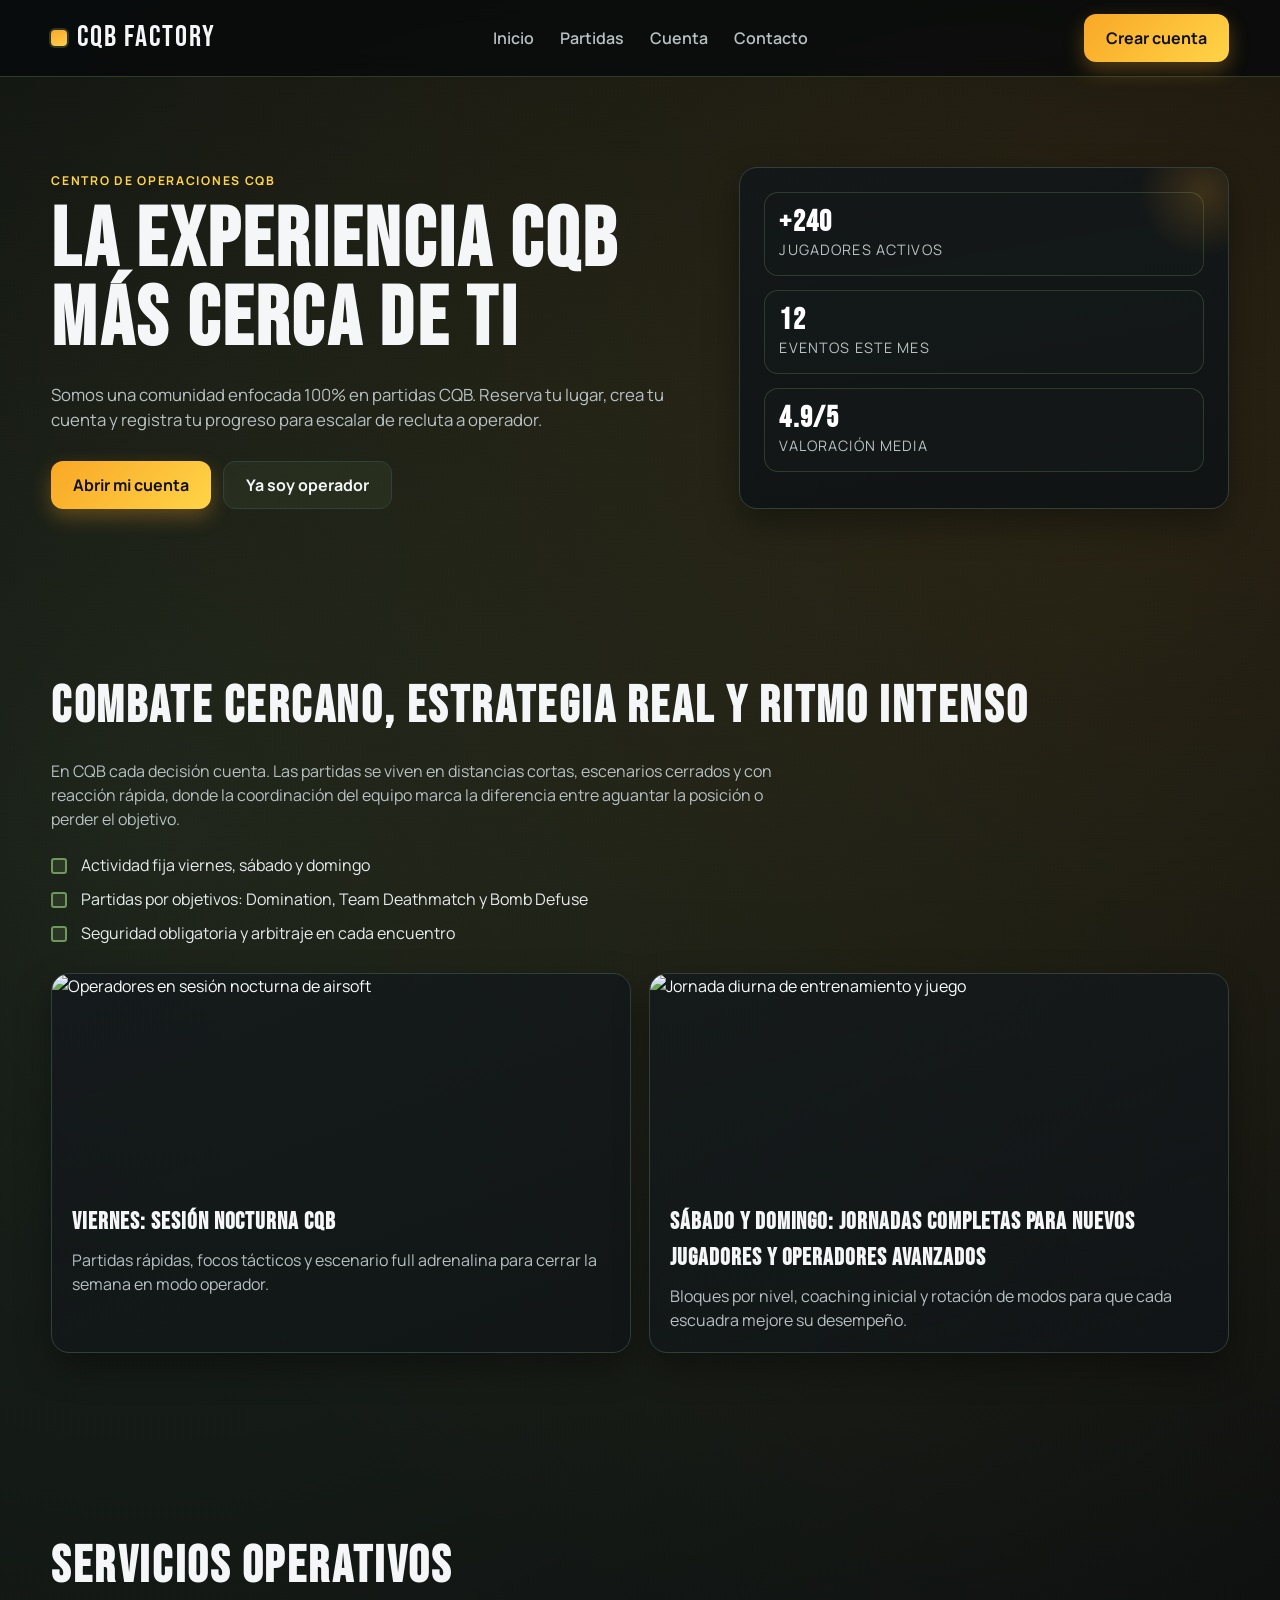
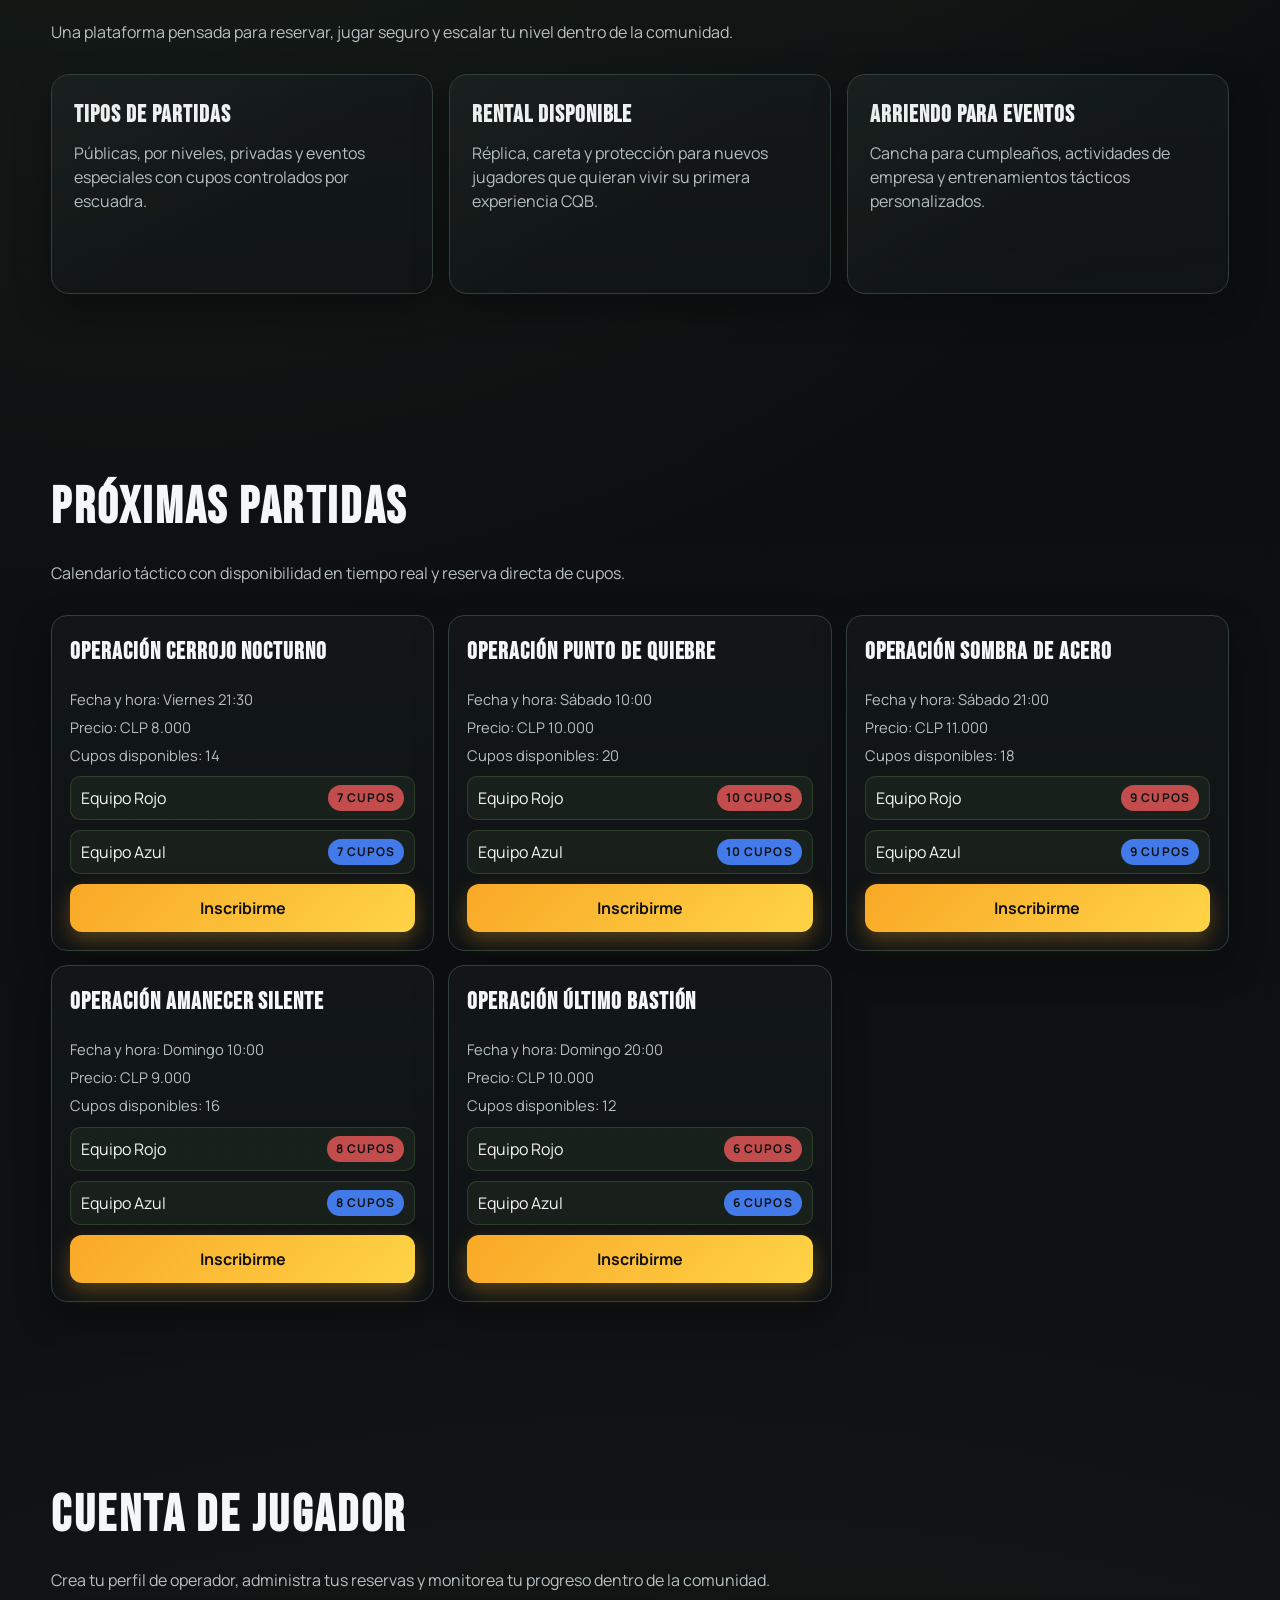
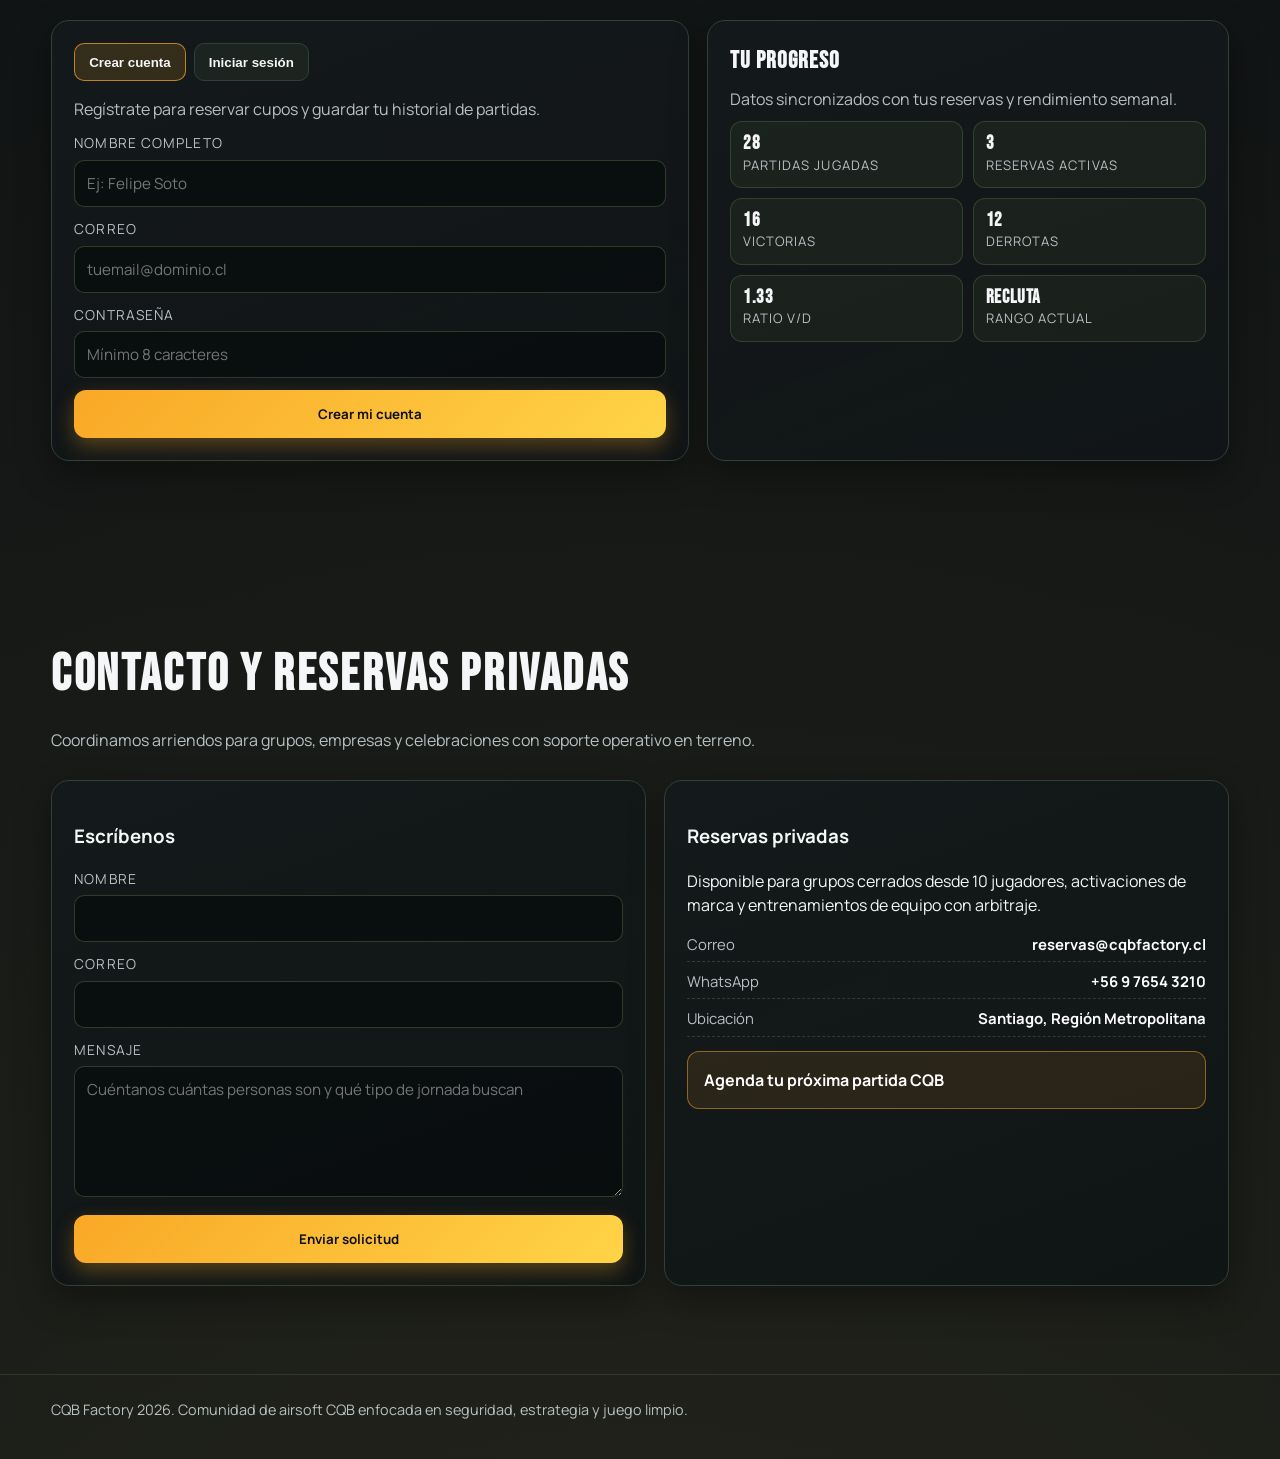
==== index.html @ 55fa455e "base de la pagina web" ====
<!doctype html>
<html lang="es-CL">
<head>
  <meta charset="UTF-8" />
  <meta name="viewport" content="width=device-width, initial-scale=1.0" />
  <title>CQB Factory | Comunidad Airsoft CQB</title>
  <meta name="description" content="Plataforma de reservas de partidas CQB: crea tu cuenta, inscríbete a eventos y gestiona tu progreso como operador." />

  <link rel="preconnect" href="https://fonts.googleapis.com" />
  <link rel="preconnect" href="https://fonts.gstatic.com" crossorigin />
  <link href="https://fonts.googleapis.com/css2?family=Bebas+Neue&family=Manrope:wght@400;500;600;700;800&display=swap" rel="stylesheet" />

  <style>
    :root {
      --bg: #0d0f10;
      --bg-soft: #131718;
      --bg-panel: #171c1e;
      --text: #f4f6f7;
      --text-soft: #b7c0c3;
      --green: #5f7c4f;
      --green-strong: #6f965b;
      --charcoal: #252b2d;
      --line: #31403a;
      --accent: #f9a826;
      --accent-soft: #ffd447;
      --danger: #f45b69;
      --blue-team: #4886ff;
      --red-team: #d65353;
      --radius: 18px;
      --shadow: 0 14px 34px rgba(0, 0, 0, 0.35);
    }

    * {
      box-sizing: border-box;
    }

    html {
      scroll-behavior: smooth;
    }

    body {
      margin: 0;
      color: var(--text);
      font-family: "Manrope", sans-serif;
      background:
        radial-gradient(circle at 12% 18%, rgba(111, 150, 91, 0.16), transparent 35%),
        radial-gradient(circle at 88% 8%, rgba(249, 168, 38, 0.12), transparent 30%),
        radial-gradient(circle at 50% 110%, rgba(255, 212, 71, 0.08), transparent 45%),
        linear-gradient(180deg, #090b0c 0%, #111517 100%);
      min-height: 100vh;
      line-height: 1.5;
      position: relative;
      overflow-x: hidden;
    }

    body::before {
      content: "";
      position: fixed;
      inset: 0;
      pointer-events: none;
      background-image:
        repeating-linear-gradient(0deg, rgba(255, 255, 255, 0.02) 0px, rgba(255, 255, 255, 0.02) 1px, transparent 1px, transparent 3px),
        repeating-linear-gradient(90deg, rgba(255, 255, 255, 0.015) 0px, rgba(255, 255, 255, 0.015) 1px, transparent 1px, transparent 4px);
      mix-blend-mode: overlay;
      opacity: 0.35;
      z-index: 0;
    }

    img {
      max-width: 100%;
      display: block;
    }

    .wrap {
      width: min(1180px, 92vw);
      margin: 0 auto;
      position: relative;
      z-index: 1;
    }

    .section {
      padding: 88px 0;
    }

    .section-title {
      font-family: "Bebas Neue", sans-serif;
      letter-spacing: 0.05em;
      font-size: clamp(2rem, 4.6vw, 3.2rem);
      margin: 0 0 14px;
      text-transform: uppercase;
    }

    .section-sub {
      margin: 0;
      color: var(--text-soft);
      max-width: 760px;
    }

    .eyebrow {
      text-transform: uppercase;
      letter-spacing: 0.14em;
      color: var(--accent-soft);
      font-weight: 700;
      font-size: 0.76rem;
      margin-bottom: 12px;
      display: inline-block;
    }

    .reveal {
      opacity: 0;
      transform: translateY(24px);
      transition: opacity 0.6s ease, transform 0.6s ease;
    }

    .reveal.in-view {
      opacity: 1;
      transform: translateY(0);
    }

    .topbar {
      position: sticky;
      top: 0;
      z-index: 30;
      background: rgba(8, 10, 11, 0.82);
      backdrop-filter: blur(10px);
      border-bottom: 1px solid rgba(111, 150, 91, 0.35);
    }

    .nav {
      min-height: 76px;
      display: flex;
      align-items: center;
      justify-content: space-between;
      gap: 18px;
    }

    .brand {
      display: inline-flex;
      align-items: center;
      gap: 10px;
      text-decoration: none;
      color: var(--text);
      font-family: "Bebas Neue", sans-serif;
      font-size: 1.9rem;
      letter-spacing: 0.06em;
    }

    .brand-mark {
      width: 16px;
      height: 16px;
      border-radius: 4px;
      background: linear-gradient(160deg, var(--accent) 0%, #ffcf52 100%);
      box-shadow: 0 0 0 2px rgba(95, 124, 79, 0.4);
    }

    .menu {
      display: flex;
      align-items: center;
      gap: 26px;
      flex-wrap: wrap;
    }

    .menu a {
      color: var(--text-soft);
      text-decoration: none;
      font-weight: 600;
      transition: color 0.25s ease;
    }

    .menu a:hover,
    .menu a:focus-visible {
      color: #fff;
    }


    .btn {
      border: 0;
      cursor: pointer;
      padding: 0 22px;
      min-height: 48px;
      border-radius: 12px;
      font-weight: 700;
      font-family: "Manrope", sans-serif;
      display: inline-flex;
      align-items: center;
      justify-content: center;
      text-decoration: none;
      transition: transform 0.2s ease, box-shadow 0.2s ease, background 0.2s ease;
    }

    .btn:hover,
    .btn:focus-visible {
      transform: translateY(-1px);
    }

    .btn-primary {
      color: #111;
      background: linear-gradient(135deg, var(--accent) 0%, var(--accent-soft) 100%);
      box-shadow: 0 8px 20px rgba(249, 168, 38, 0.3);
    }

    .btn-outline {
      color: var(--text);
      background: rgba(95, 124, 79, 0.13);
      border: 1px solid var(--line);
    }

    .hero {
      padding: 90px 0 72px;
    }

    .hero-grid {
      display: grid;
      gap: 26px;
      grid-template-columns: 1.15fr 0.85fr;
      align-items: stretch;
    }

    .hero h1 {
      font-family: "Bebas Neue", sans-serif;
      text-transform: uppercase;
      font-size: clamp(2.8rem, 8vw, 5.2rem);
      letter-spacing: 0.04em;
      line-height: 0.95;
      margin: 0 0 22px;
    }

    .hero p {
      margin: 0;
      color: var(--text-soft);
      font-size: 1.05rem;
      max-width: 700px;
    }

    .hero-actions {
      margin-top: 28px;
      display: flex;
      flex-wrap: wrap;
      gap: 12px;
    }

    .hero-panel {
      border: 1px solid var(--line);
      border-radius: var(--radius);
      background: linear-gradient(170deg, rgba(19, 23, 24, 0.94) 0%, rgba(15, 19, 20, 0.92) 100%);
      box-shadow: var(--shadow);
      padding: 24px;
      display: grid;
      gap: 14px;
      align-content: start;
      position: relative;
      overflow: hidden;
    }

    .hero-panel::after {
      content: "";
      position: absolute;
      right: -40px;
      top: -40px;
      width: 130px;
      height: 130px;
      border-radius: 50%;
      background: radial-gradient(circle, rgba(249, 168, 38, 0.18) 0%, transparent 70%);
    }

    .metric {
      display: grid;
      gap: 2px;
      border: 1px solid rgba(111, 150, 91, 0.3);
      border-radius: 14px;
      padding: 14px;
      background: rgba(20, 26, 27, 0.6);
    }

    .metric strong {
      font-family: "Bebas Neue", sans-serif;
      letter-spacing: 0.04em;
      font-size: 1.9rem;
      color: #fff;
      line-height: 1;
    }

    .metric span {
      color: var(--text-soft);
      font-size: 0.9rem;
      text-transform: uppercase;
      letter-spacing: 0.08em;
    }

    .grid-2 {
      display: grid;
      grid-template-columns: repeat(2, minmax(0, 1fr));
      gap: 18px;
      margin-top: 28px;
    }

    .card {
      border: 1px solid var(--line);
      border-radius: var(--radius);
      background: linear-gradient(160deg, rgba(21, 26, 28, 0.92), rgba(17, 21, 23, 0.88));
      box-shadow: var(--shadow);
      overflow: hidden;
    }

    .card-body {
      padding: 20px;
    }

    .card h3,
    .service h3,
    .event-card h3,
    .panel h3 {
      margin: 0 0 8px;
      font-family: "Bebas Neue", sans-serif;
      text-transform: uppercase;
      letter-spacing: 0.04em;
      font-size: 1.5rem;
    }

    .card p,
    .service p,
    .event-card p,
    .panel p,
    .form-note,
    .label {
      margin: 0;
      color: var(--text-soft);
    }

    .bullet-list {
      margin: 22px 0 0;
      padding: 0;
      list-style: none;
      display: grid;
      gap: 10px;
    }

    .bullet-list li {
      position: relative;
      padding-left: 30px;
      color: #e6ebed;
    }

    .bullet-list li::before {
      content: "";
      width: 12px;
      height: 12px;
      border-radius: 3px;
      border: 2px solid var(--green-strong);
      background: rgba(111, 150, 91, 0.18);
      position: absolute;
      top: 5px;
      left: 0;
    }

    .feature-image {
      height: 210px;
      object-fit: cover;
      width: 100%;
      filter: saturate(0.78) contrast(1.05);
    }

    .services-grid {
      margin-top: 30px;
      display: grid;
      gap: 16px;
      grid-template-columns: repeat(3, minmax(0, 1fr));
    }

    .service {
      border: 1px solid var(--line);
      border-radius: var(--radius);
      padding: 22px;
      background: linear-gradient(175deg, rgba(20, 25, 27, 0.95), rgba(17, 21, 22, 0.86));
      box-shadow: var(--shadow);
      min-height: 220px;
      position: relative;
      overflow: hidden;
    }

    .service::before {
      content: "";
      position: absolute;
      inset: 0;
      background: linear-gradient(140deg, rgba(95, 124, 79, 0.08), transparent 55%);
      pointer-events: none;
    }

    .events-grid {
      margin-top: 30px;
      display: grid;
      grid-template-columns: repeat(3, minmax(0, 1fr));
      gap: 14px;
    }

    .event-card {
      border: 1px solid var(--line);
      border-radius: 16px;
      padding: 18px;
      background:
        linear-gradient(180deg, rgba(19, 23, 24, 0.95), rgba(15, 19, 21, 0.9)),
        repeating-linear-gradient(90deg, transparent 0px, transparent 19px, rgba(255, 255, 255, 0.03) 19px, rgba(255, 255, 255, 0.03) 20px);
      box-shadow: var(--shadow);
      display: grid;
      gap: 10px;
    }

    .event-meta {
      display: grid;
      gap: 6px;
      font-size: 0.92rem;
      color: var(--text-soft);
    }

    .event-row {
      display: flex;
      justify-content: space-between;
      align-items: center;
      gap: 10px;
      padding: 8px 10px;
      background: rgba(95, 124, 79, 0.12);
      border: 1px solid rgba(111, 150, 91, 0.26);
      border-radius: 10px;
    }

    .tag {
      font-size: 0.75rem;
      text-transform: uppercase;
      letter-spacing: 0.09em;
      font-weight: 700;
      color: #0f1213;
      border-radius: 999px;
      padding: 4px 9px;
    }

    .tag-blue { background: rgba(72, 134, 255, 0.9); }
    .tag-red { background: rgba(214, 83, 83, 0.9); }

    .account-grid {
      margin-top: 28px;
      display: grid;
      gap: 18px;
      grid-template-columns: 1.1fr 0.9fr;
    }

    .panel {
      border: 1px solid var(--line);
      border-radius: var(--radius);
      background: linear-gradient(160deg, rgba(20, 25, 27, 0.95), rgba(17, 21, 23, 0.9));
      box-shadow: var(--shadow);
      padding: 22px;
    }

    .tabs {
      display: inline-flex;
      gap: 8px;
      margin-bottom: 16px;
      flex-wrap: wrap;
    }

    .tab-btn {
      border: 1px solid var(--line);
      background: rgba(95, 124, 79, 0.12);
      color: var(--text);
      border-radius: 10px;
      min-height: 38px;
      padding: 0 14px;
      font-weight: 700;
      cursor: pointer;
    }

    .tab-btn.active {
      border-color: rgba(249, 168, 38, 0.7);
      background: rgba(249, 168, 38, 0.15);
    }

    .tab-panel {
      display: none;
    }

    .tab-panel.active {
      display: block;
      animation: fadeIn 0.28s ease;
    }

    @keyframes fadeIn {
      from { opacity: 0; transform: translateY(5px); }
      to { opacity: 1; transform: translateY(0); }
    }

    .field-grid {
      display: grid;
      gap: 12px;
      grid-template-columns: 1fr;
      margin-top: 12px;
    }

    .label {
      display: block;
      font-size: 0.86rem;
      margin-bottom: 6px;
      text-transform: uppercase;
      letter-spacing: 0.08em;
    }

    input,
    textarea,
    select {
      width: 100%;
      border-radius: 10px;
      border: 1px solid rgba(111, 150, 91, 0.35);
      background: rgba(9, 13, 14, 0.86);
      color: #f8fafb;
      padding: 12px 12px;
      font-family: "Manrope", sans-serif;
      font-size: 0.95rem;
    }

    input:focus,
    textarea:focus,
    select:focus {
      outline: 2px solid rgba(249, 168, 38, 0.45);
      border-color: rgba(249, 168, 38, 0.72);
    }

    .stats {
      display: grid;
      gap: 10px;
      grid-template-columns: repeat(2, minmax(0, 1fr));
      margin-top: 10px;
    }

    .stat {
      border: 1px solid rgba(111, 150, 91, 0.28);
      border-radius: 12px;
      padding: 12px;
      background: rgba(95, 124, 79, 0.11);
      display: grid;
      gap: 2px;
    }

    .stat strong {
      font-size: 1.2rem;
      line-height: 1;
      font-family: "Bebas Neue", sans-serif;
      letter-spacing: 0.03em;
    }

    .stat span {
      color: var(--text-soft);
      font-size: 0.82rem;
      text-transform: uppercase;
      letter-spacing: 0.08em;
    }

    .payment-box {
      margin-top: 28px;
      border: 1px solid var(--line);
      border-radius: var(--radius);
      background:
        linear-gradient(160deg, rgba(20, 26, 27, 0.96), rgba(16, 20, 21, 0.9)),
        radial-gradient(circle at 84% 20%, rgba(249, 168, 38, 0.13), transparent 42%);
      box-shadow: var(--shadow);
      padding: 24px;
      display: grid;
      gap: 20px;
    }

    .payment-steps {
      display: grid;
      grid-template-columns: repeat(2, minmax(0, 1fr));
      gap: 14px;
    }

    .step {
      border: 1px solid rgba(111, 150, 91, 0.35);
      border-radius: 12px;
      padding: 14px;
      background: rgba(95, 124, 79, 0.08);
    }

    .step h4 {
      margin: 0 0 8px;
      font-family: "Bebas Neue", sans-serif;
      letter-spacing: 0.04em;
      font-size: 1.22rem;
      text-transform: uppercase;
    }

    .summary {
      display: grid;
      gap: 8px;
      margin-top: 10px;
      font-size: 0.93rem;
      color: var(--text-soft);
    }

    .summary div {
      display: flex;
      justify-content: space-between;
      border-bottom: 1px dashed rgba(111, 150, 91, 0.3);
      padding-bottom: 6px;
    }

    .summary strong {
      color: #fff;
    }

    .contact-grid {
      margin-top: 28px;
      display: grid;
      grid-template-columns: 1fr 0.95fr;
      gap: 18px;
    }

    .contact-card {
      border: 1px solid var(--line);
      border-radius: var(--radius);
      background: linear-gradient(160deg, rgba(20, 26, 27, 0.95), rgba(15, 20, 21, 0.9));
      box-shadow: var(--shadow);
      padding: 22px;
    }

    .cta {
      margin-top: 14px;
      padding: 16px;
      border-radius: 12px;
      border: 1px solid rgba(249, 168, 38, 0.5);
      background: rgba(249, 168, 38, 0.1);
      color: #fff;
      font-weight: 700;
    }

    .footer {
      border-top: 1px solid rgba(111, 150, 91, 0.22);
      padding: 24px 0 38px;
      color: var(--text-soft);
      font-size: 0.9rem;
    }

    .menu-toggle {
      display: none;
      min-height: 42px;
      min-width: 42px;
      border-radius: 10px;
      border: 1px solid var(--line);
      background: rgba(95, 124, 79, 0.12);
      color: #fff;
      font-weight: 700;
    }

    @media (max-width: 1024px) {
      .hero-grid,
      .account-grid,
      .contact-grid,
      .payment-steps {
        grid-template-columns: 1fr;
      }

      .services-grid,
      .events-grid {
        grid-template-columns: repeat(2, minmax(0, 1fr));
      }
    }

    @media (max-width: 760px) {
      .section {
        padding: 70px 0;
      }

      .menu-toggle {
        display: inline-flex;
        align-items: center;
        justify-content: center;
      }

      .menu {
        position: absolute;
        top: 76px;
        left: 4vw;
        right: 4vw;
        border: 1px solid var(--line);
        border-radius: 14px;
        background: rgba(13, 17, 18, 0.95);
        padding: 16px;
        display: none;
        flex-direction: column;
        align-items: flex-start;
        gap: 12px;
      }

      .menu.open {
        display: flex;
      }

      .nav .btn-primary {
        display: none;
      }

      .grid-2,
      .services-grid,
      .events-grid,
      .stats {
        grid-template-columns: 1fr;
      }

      .hero {
        padding-top: 62px;
      }
    }
  </style>
</head>
<body>
  <header class="topbar">
    <div class="wrap nav">
      <a href="#inicio" class="brand" aria-label="Ir al inicio de CQB Factory">
        <span class="brand-mark" aria-hidden="true"></span>
        CQB FACTORY
      </a>

      <button class="menu-toggle" id="menuToggle" aria-label="Abrir menú">MENU</button>

      <nav class="menu" id="mainMenu">
        <a href="#inicio">Inicio</a>
        <a href="#partidas">Partidas</a>
        <a href="#cuenta">Cuenta</a>
        <a href="#contacto">Contacto</a>
      </nav>

      <a href="#cuenta" class="btn btn-primary">Crear cuenta</a>
    </div>
  </header>

  <main>
    <section class="hero" id="inicio">
      <div class="wrap hero-grid">
        <div class="reveal">
          <span class="eyebrow">Centro de Operaciones CQB</span>
          <h1>La experiencia CQB más cerca de ti</h1>
          <p>
            Somos una comunidad enfocada 100% en partidas CQB. Reserva tu lugar, crea tu cuenta y registra tu progreso
            para escalar de recluta a operador.
          </p>
          <div class="hero-actions">
            <a href="#cuenta" class="btn btn-primary">Abrir mi cuenta</a>
            <a href="#cuenta" class="btn btn-outline">Ya soy operador</a>
          </div>
        </div>

        <aside class="hero-panel reveal" aria-label="Métricas de la comunidad">
          <div class="metric">
            <strong>+240</strong>
            <span>Jugadores activos</span>
          </div>
          <div class="metric">
            <strong>12</strong>
            <span>Eventos este mes</span>
          </div>
          <div class="metric">
            <strong>4.9/5</strong>
            <span>Valoración media</span>
          </div>
        </aside>
      </div>
    </section>

    <section class="section" id="descripcion">
      <div class="wrap reveal">
        <h2 class="section-title">Combate cercano, estrategia real y ritmo intenso</h2>
        <p class="section-sub">
          En CQB cada decisión cuenta. Las partidas se viven en distancias cortas, escenarios cerrados y con reacción rápida,
          donde la coordinación del equipo marca la diferencia entre aguantar la posición o perder el objetivo.
        </p>

        <ul class="bullet-list">
          <li>Actividad fija viernes, sábado y domingo</li>
          <li>Partidas por objetivos: Domination, Team Deathmatch y Bomb Defuse</li>
          <li>Seguridad obligatoria y arbitraje en cada encuentro</li>
        </ul>

        <div class="grid-2">
          <article class="card reveal">
            <img class="feature-image" src="https://images.unsplash.com/photo-1520105072000-f44fc083e508?auto=format&fit=crop&w=1200&q=80" alt="Operadores en sesión nocturna de airsoft" loading="lazy" />
            <div class="card-body">
              <h3>Viernes: Sesión nocturna CQB</h3>
              <p>Partidas rápidas, focos tácticos y escenario full adrenalina para cerrar la semana en modo operador.</p>
            </div>
          </article>

          <article class="card reveal">
            <img class="feature-image" src="https://images.unsplash.com/photo-1547355253-ff0740f6e8c1?auto=format&fit=crop&w=1200&q=80" alt="Jornada diurna de entrenamiento y juego" loading="lazy" />
            <div class="card-body">
              <h3>Sábado y Domingo: Jornadas completas para nuevos jugadores y operadores avanzados</h3>
              <p>Bloques por nivel, coaching inicial y rotación de modos para que cada escuadra mejore su desempeño.</p>
            </div>
          </article>
        </div>
      </div>
    </section>

    <section class="section" id="servicios">
      <div class="wrap reveal">
        <h2 class="section-title">Servicios Operativos</h2>
        <p class="section-sub">Una plataforma pensada para reservar, jugar seguro y escalar tu nivel dentro de la comunidad.</p>

        <div class="services-grid">
          <article class="service reveal">
            <h3>Tipos de partidas</h3>
            <p>Públicas, por niveles, privadas y eventos especiales con cupos controlados por escuadra.</p>
          </article>

          <article class="service reveal">
            <h3>Rental disponible</h3>
            <p>Réplica, careta y protección para nuevos jugadores que quieran vivir su primera experiencia CQB.</p>
          </article>

          <article class="service reveal">
            <h3>Arriendo para eventos</h3>
            <p>Cancha para cumpleaños, actividades de empresa y entrenamientos tácticos personalizados.</p>
          </article>
        </div>
      </div>
    </section>

    <section class="section" id="partidas">
      <div class="wrap reveal">
        <h2 class="section-title">Próximas partidas</h2>
        <p class="section-sub">Calendario táctico con disponibilidad en tiempo real y reserva directa de cupos.</p>

        <div class="events-grid">
          <article class="event-card reveal">
            <h3>Operación Cerrojo Nocturno</h3>
            <div class="event-meta">
              <span>Fecha y hora: Viernes 21:30</span>
              <span>Precio: CLP 8.000</span>
              <span>Cupos disponibles: 14</span>
            </div>
            <div class="event-row"><span>Equipo Rojo</span><span class="tag tag-red">7 cupos</span></div>
            <div class="event-row"><span>Equipo Azul</span><span class="tag tag-blue">7 cupos</span></div>
            <a class="btn btn-primary" href="inscripcion-y-pago.html">Inscribirme</a>
          </article>

          <article class="event-card reveal">
            <h3>Operación Punto de Quiebre</h3>
            <div class="event-meta">
              <span>Fecha y hora: Sábado 10:00</span>
              <span>Precio: CLP 10.000</span>
              <span>Cupos disponibles: 20</span>
            </div>
            <div class="event-row"><span>Equipo Rojo</span><span class="tag tag-red">10 cupos</span></div>
            <div class="event-row"><span>Equipo Azul</span><span class="tag tag-blue">10 cupos</span></div>
            <a class="btn btn-primary" href="inscripcion-y-pago.html">Inscribirme</a>
          </article>

          <article class="event-card reveal">
            <h3>Operación Sombra de Acero</h3>
            <div class="event-meta">
              <span>Fecha y hora: Sábado 21:00</span>
              <span>Precio: CLP 11.000</span>
              <span>Cupos disponibles: 18</span>
            </div>
            <div class="event-row"><span>Equipo Rojo</span><span class="tag tag-red">9 cupos</span></div>
            <div class="event-row"><span>Equipo Azul</span><span class="tag tag-blue">9 cupos</span></div>
            <a class="btn btn-primary" href="inscripcion-y-pago.html">Inscribirme</a>
          </article>

          <article class="event-card reveal">
            <h3>Operación Amanecer Silente</h3>
            <div class="event-meta">
              <span>Fecha y hora: Domingo 10:00</span>
              <span>Precio: CLP 9.000</span>
              <span>Cupos disponibles: 16</span>
            </div>
            <div class="event-row"><span>Equipo Rojo</span><span class="tag tag-red">8 cupos</span></div>
            <div class="event-row"><span>Equipo Azul</span><span class="tag tag-blue">8 cupos</span></div>
            <a class="btn btn-primary" href="inscripcion-y-pago.html">Inscribirme</a>
          </article>

          <article class="event-card reveal">
            <h3>Operación Último Bastión</h3>
            <div class="event-meta">
              <span>Fecha y hora: Domingo 20:00</span>
              <span>Precio: CLP 10.000</span>
              <span>Cupos disponibles: 12</span>
            </div>
            <div class="event-row"><span>Equipo Rojo</span><span class="tag tag-red">6 cupos</span></div>
            <div class="event-row"><span>Equipo Azul</span><span class="tag tag-blue">6 cupos</span></div>
            <a class="btn btn-primary" href="inscripcion-y-pago.html">Inscribirme</a>
          </article>
        </div>
      </div>
    </section>

    <section class="section" id="cuenta">
      <div class="wrap reveal">
        <h2 class="section-title">Cuenta de jugador</h2>
        <p class="section-sub">Crea tu perfil de operador, administra tus reservas y monitorea tu progreso dentro de la comunidad.</p>

        <div class="account-grid">
          <article class="panel reveal">
            <div class="tabs" role="tablist" aria-label="Acceso de cuenta">
              <button class="tab-btn active" role="tab" data-target="tab-crear" aria-selected="true">Crear cuenta</button>
              <button class="tab-btn" role="tab" data-target="tab-login" aria-selected="false">Iniciar sesión</button>
            </div>

            <div class="tab-panel active" id="tab-crear" role="tabpanel">
              <p class="form-note">Regístrate para reservar cupos y guardar tu historial de partidas.</p>
              <form class="field-grid" action="#" method="post">
                <div>
                  <label class="label" for="nombre-crear">Nombre completo</label>
                  <input id="nombre-crear" name="nombre" type="text" placeholder="Ej: Felipe Soto" required />
                </div>
                <div>
                  <label class="label" for="correo-crear">Correo</label>
                  <input id="correo-crear" name="correo" type="email" placeholder="tuemail@dominio.cl" required />
                </div>
                <div>
                  <label class="label" for="pass-crear">Contraseña</label>
                  <input id="pass-crear" name="contrasena" type="password" placeholder="Mínimo 8 caracteres" required />
                </div>
                <button class="btn btn-primary" type="submit">Crear mi cuenta</button>
              </form>
            </div>

            <div class="tab-panel" id="tab-login" role="tabpanel">
              <p class="form-note">Ingresa con tu cuenta para inscribirte en próximas partidas y revisar tus estadísticas.</p>
              <form class="field-grid" action="#" method="post">
                <div>
                  <label class="label" for="nombre-login">Nombre</label>
                  <input id="nombre-login" name="nombre_login" type="text" placeholder="Tu nombre de operador" required />
                </div>
                <div>
                  <label class="label" for="correo-login">Correo</label>
                  <input id="correo-login" name="correo_login" type="email" placeholder="tuemail@dominio.cl" required />
                </div>
                <div>
                  <label class="label" for="pass-login">Contraseña</label>
                  <input id="pass-login" name="pass_login" type="password" placeholder="Tu contraseña" required />
                </div>
                <button class="btn btn-outline" type="submit">Entrar al sistema</button>
              </form>
            </div>
          </article>

          <aside class="panel reveal" aria-label="Panel de progreso del jugador">
            <h3>Tu progreso</h3>
            <p class="form-note">Datos sincronizados con tus reservas y rendimiento semanal.</p>
            <div class="stats">
              <div class="stat"><strong>28</strong><span>Partidas jugadas</span></div>
              <div class="stat"><strong>3</strong><span>Reservas activas</span></div>
              <div class="stat"><strong>16</strong><span>Victorias</span></div>
              <div class="stat"><strong>12</strong><span>Derrotas</span></div>
              <div class="stat"><strong>1.33</strong><span>Ratio V/D</span></div>
              <div class="stat"><strong>Recluta</strong><span>Rango actual</span></div>
            </div>
          </aside>
        </div>

      </div>
    </section>

    <section class="section" id="contacto">
      <div class="wrap reveal">
        <h2 class="section-title">Contacto y reservas privadas</h2>
        <p class="section-sub">Coordinamos arriendos para grupos, empresas y celebraciones con soporte operativo en terreno.</p>

        <div class="contact-grid">
          <article class="contact-card reveal">
            <h3>Escríbenos</h3>
            <form class="field-grid" action="#" method="post">
              <div>
                <label class="label" for="contacto-nombre">Nombre</label>
                <input id="contacto-nombre" name="contacto_nombre" type="text" required />
              </div>
              <div>
                <label class="label" for="contacto-correo">Correo</label>
                <input id="contacto-correo" name="contacto_correo" type="email" required />
              </div>
              <div>
                <label class="label" for="contacto-mensaje">Mensaje</label>
                <textarea id="contacto-mensaje" name="contacto_mensaje" rows="5" placeholder="Cuéntanos cuántas personas son y qué tipo de jornada buscan" required></textarea>
              </div>
              <button class="btn btn-primary" type="submit">Enviar solicitud</button>
            </form>
          </article>

          <aside class="contact-card reveal">
            <h3>Reservas privadas</h3>
            <p>
              Disponible para grupos cerrados desde 10 jugadores, activaciones de marca y entrenamientos de equipo con arbitraje.
            </p>
            <div class="summary" style="margin-top: 14px;">
              <div><span>Correo</span><strong>reservas@cqbfactory.cl</strong></div>
              <div><span>WhatsApp</span><strong>+56 9 7654 3210</strong></div>
              <div><span>Ubicación</span><strong>Santiago, Región Metropolitana</strong></div>
            </div>
            <div class="cta">Agenda tu próxima partida CQB</div>
          </aside>
        </div>
      </div>
    </section>
  </main>

  <footer class="footer">
    <div class="wrap">CQB Factory 2026. Comunidad de airsoft CQB enfocada en seguridad, estrategia y juego limpio.</div>
  </footer>

  <script>
    const menuToggle = document.getElementById("menuToggle");
    const mainMenu = document.getElementById("mainMenu");

    if (menuToggle && mainMenu) {
      menuToggle.addEventListener("click", () => {
        mainMenu.classList.toggle("open");
      });
    }

    const tabButtons = document.querySelectorAll(".tab-btn");
    const tabPanels = document.querySelectorAll(".tab-panel");

    tabButtons.forEach((button) => {
      button.addEventListener("click", () => {
        const target = button.getAttribute("data-target");

        tabButtons.forEach((btn) => {
          btn.classList.remove("active");
          btn.setAttribute("aria-selected", "false");
        });

        tabPanels.forEach((panel) => panel.classList.remove("active"));

        button.classList.add("active");
        button.setAttribute("aria-selected", "true");

        const panel = document.getElementById(target);
        if (panel) {
          panel.classList.add("active");
        }
      });
    });

    const observer = new IntersectionObserver(
      (entries) => {
        entries.forEach((entry) => {
          if (entry.isIntersecting) {
            entry.target.classList.add("in-view");
            observer.unobserve(entry.target);
          }
        });
      },
      { threshold: 0.12 }
    );

    document.querySelectorAll(".reveal").forEach((element) => observer.observe(element));
  </script>
</body>
</html>
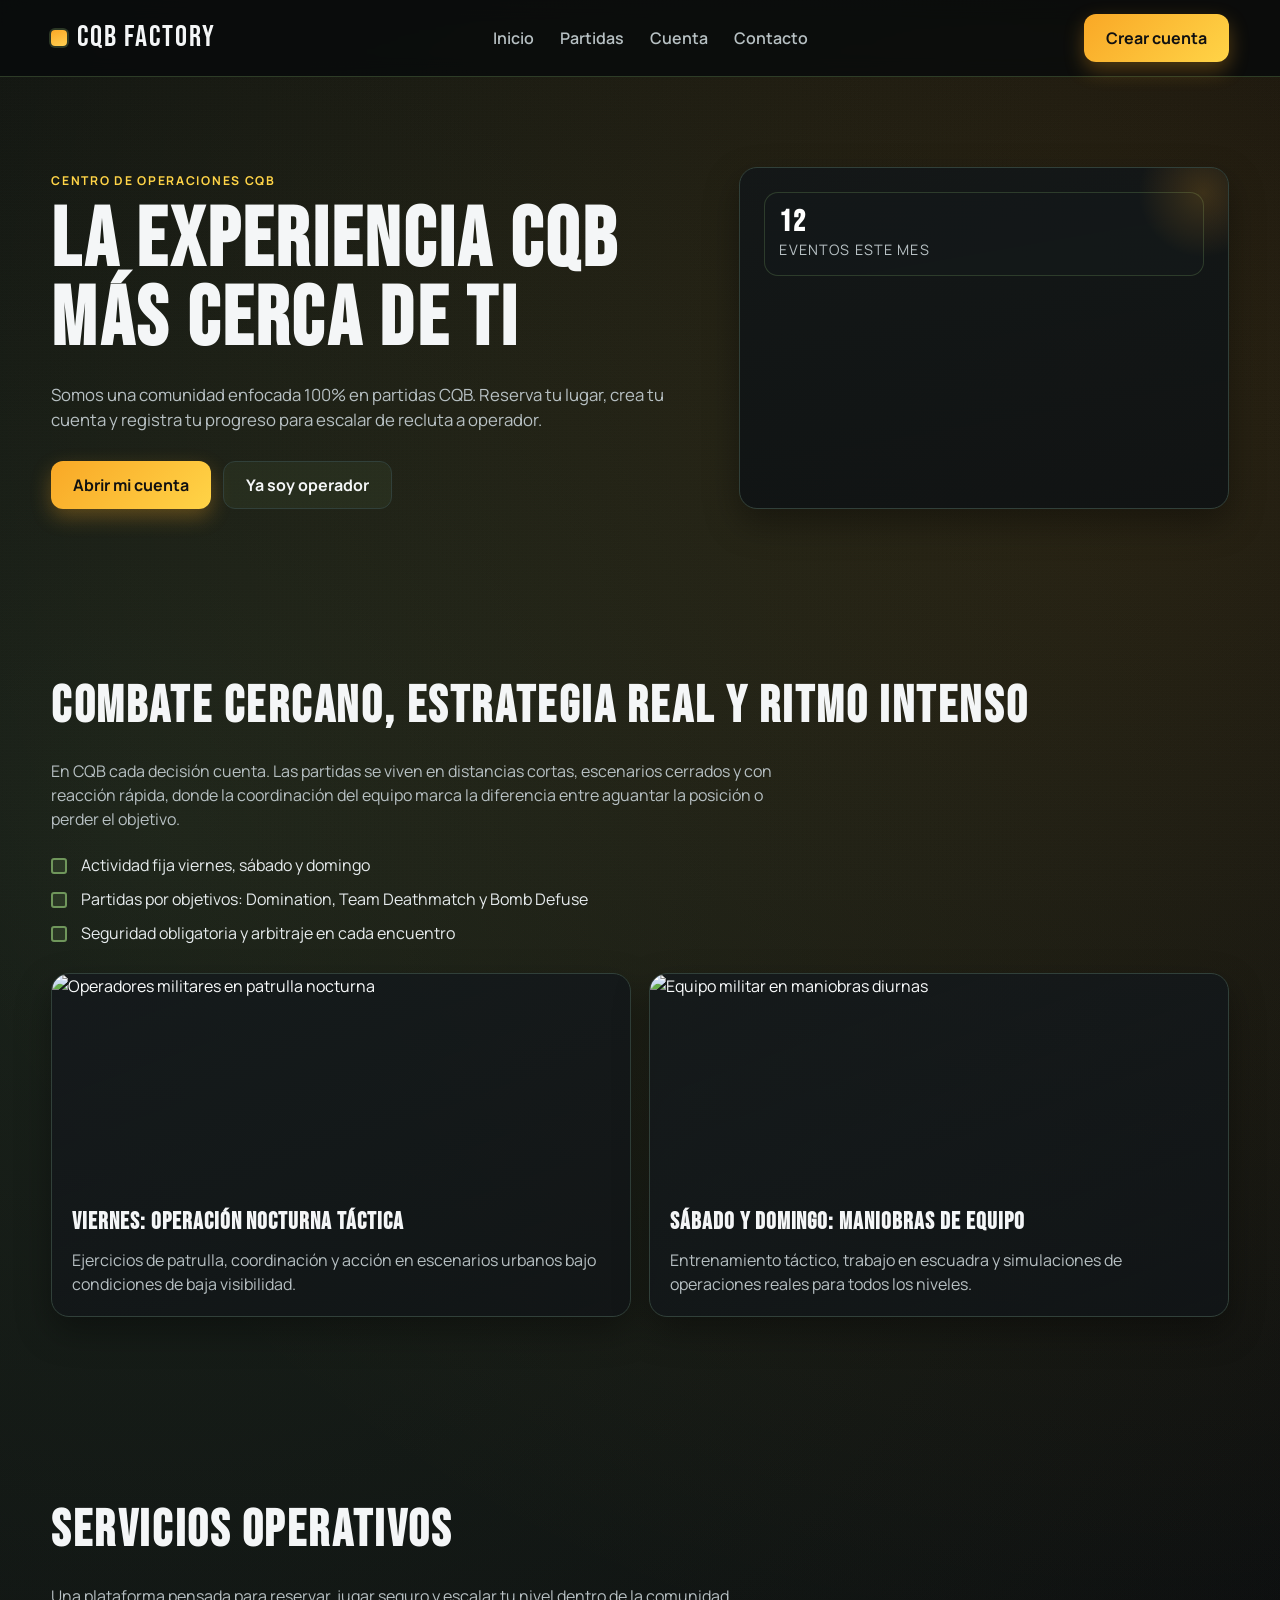
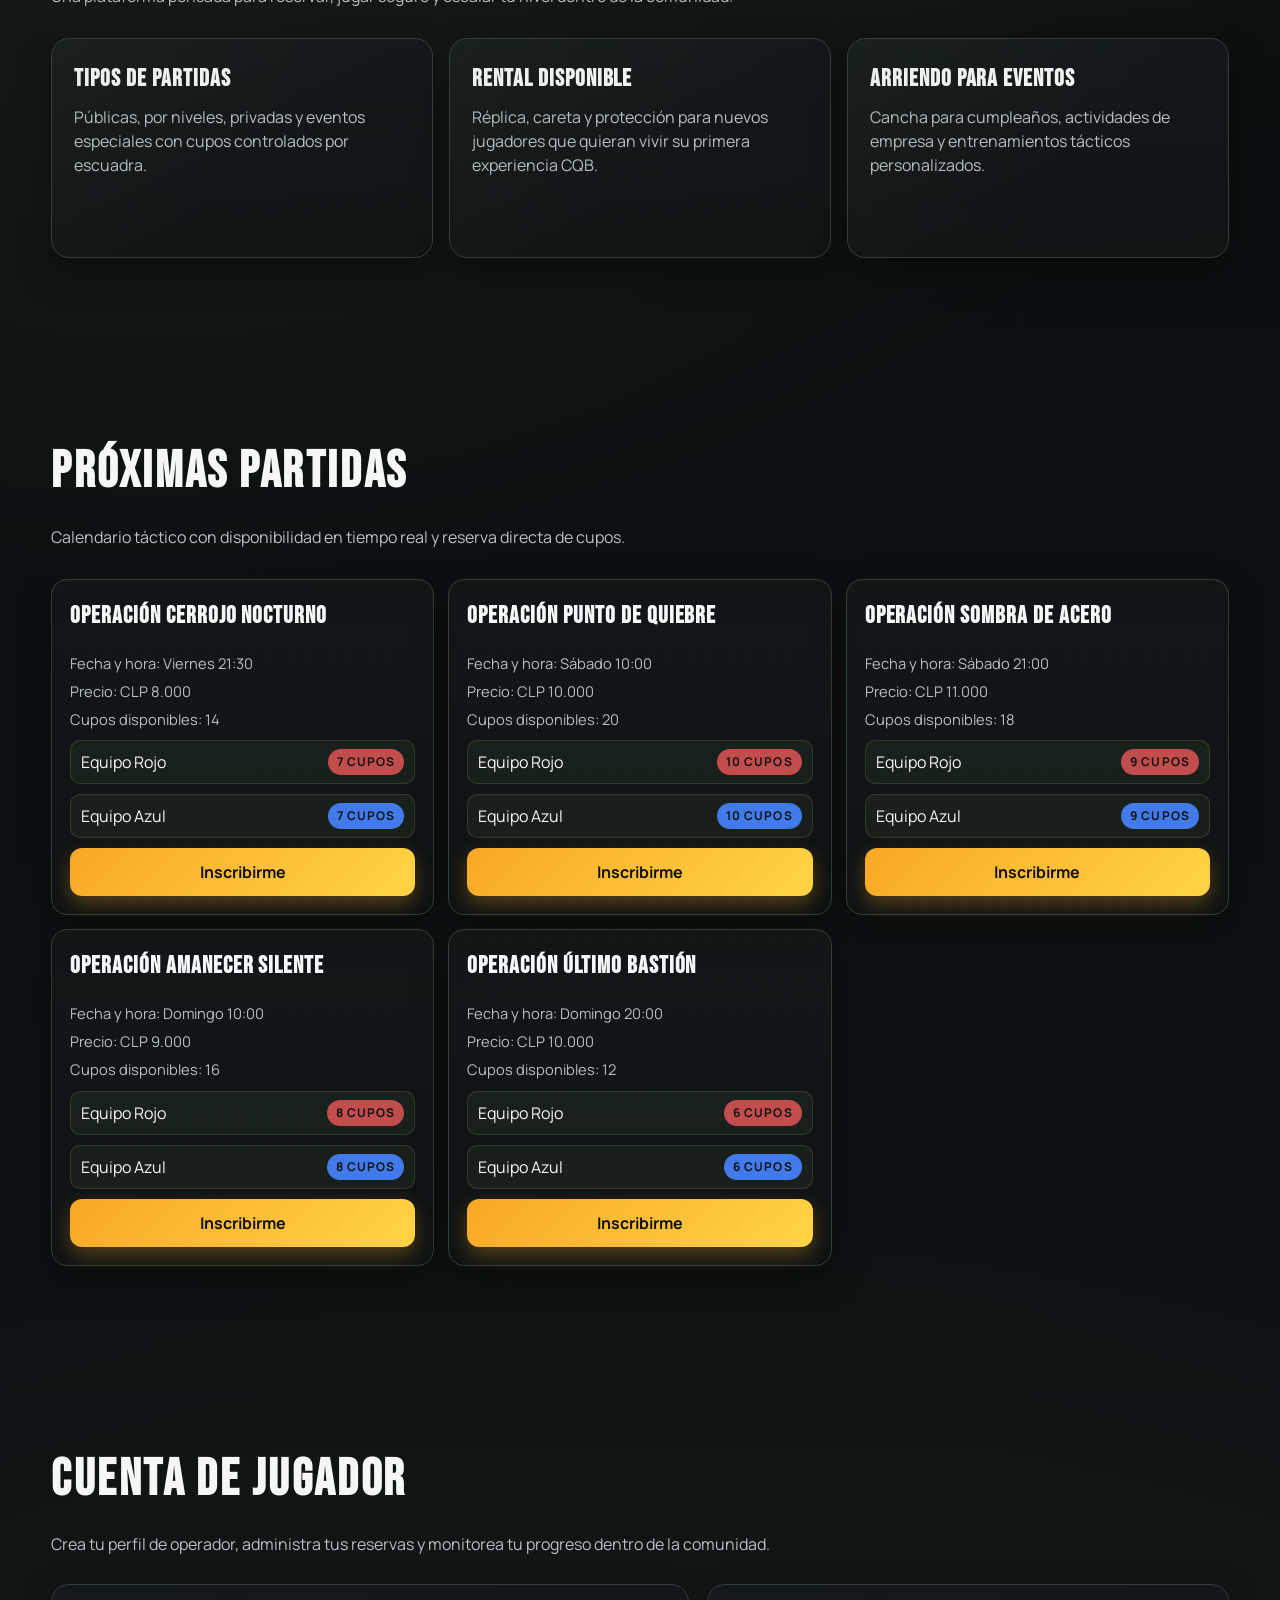
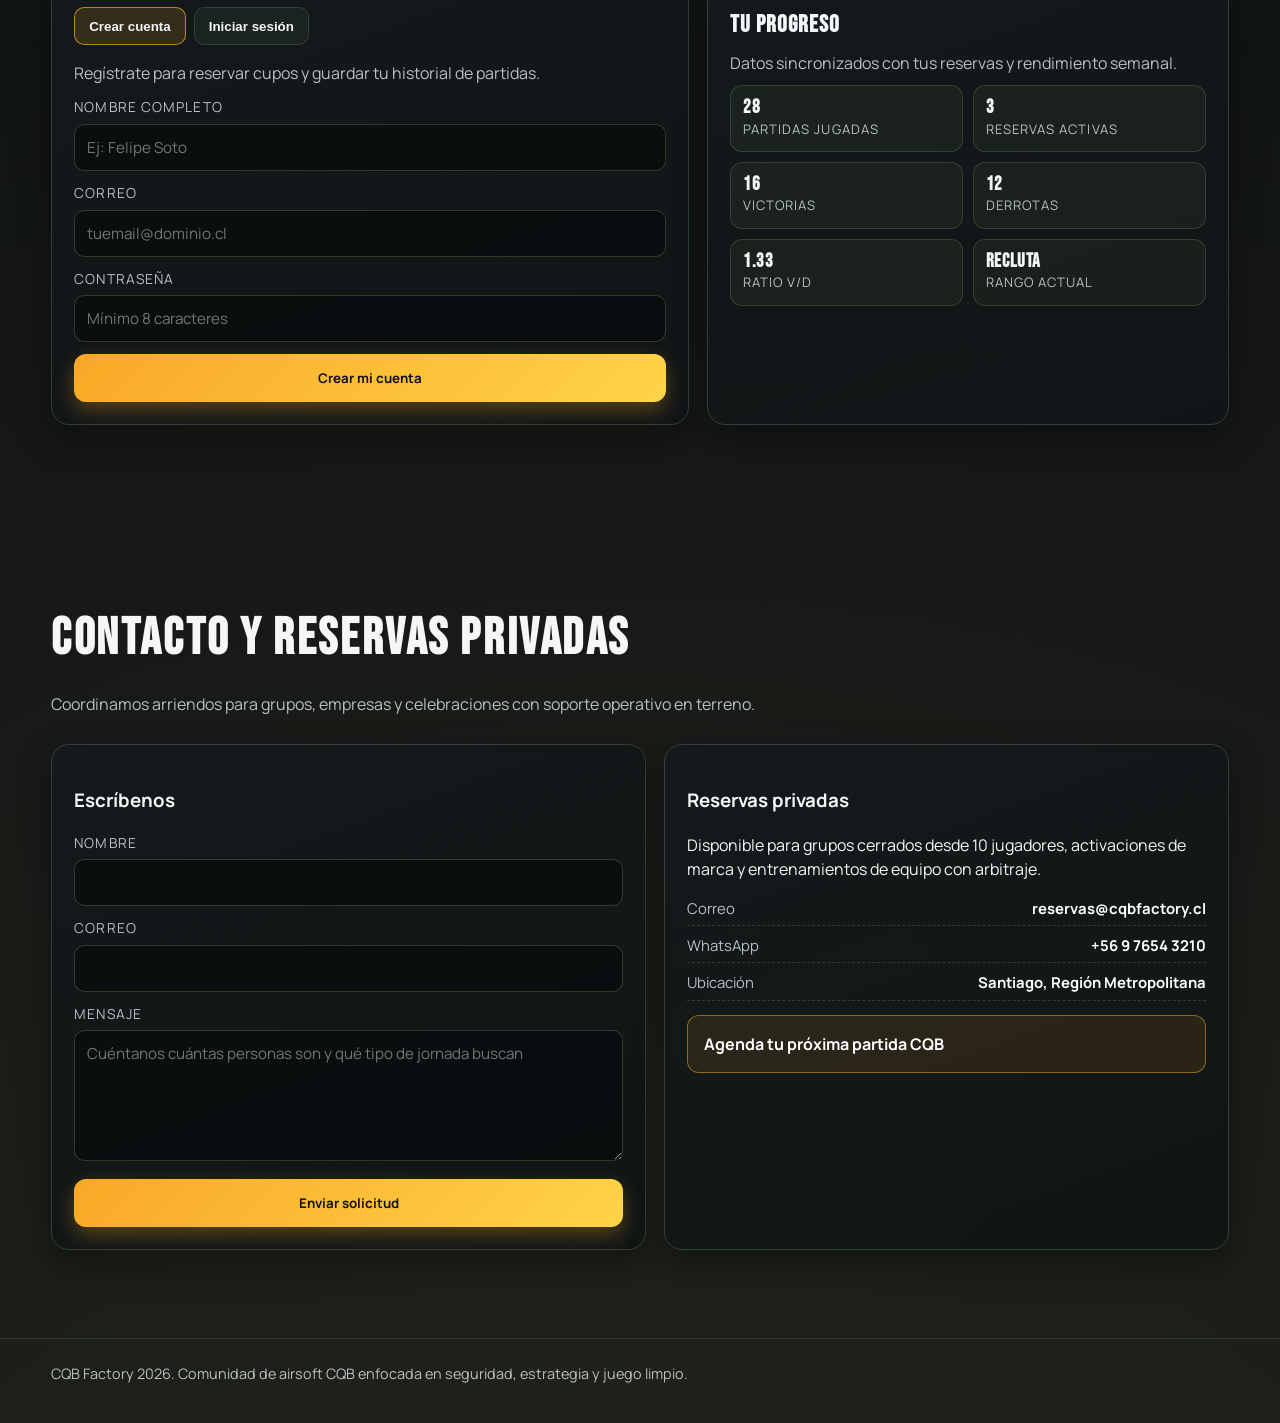
==== commit 10edb522: "preparacion para hostinger" ====
--- a/index.html
+++ b/index.html
@@ -749,16 +749,8 @@
 
         <aside class="hero-panel reveal" aria-label="Métricas de la comunidad">
           <div class="metric">
-            <strong>+240</strong>
-            <span>Jugadores activos</span>
-          </div>
-          <div class="metric">
             <strong>12</strong>
             <span>Eventos este mes</span>
-          </div>
-          <div class="metric">
-            <strong>4.9/5</strong>
-            <span>Valoración media</span>
           </div>
         </aside>
       </div>
@@ -780,18 +772,18 @@
 
         <div class="grid-2">
           <article class="card reveal">
-            <img class="feature-image" src="https://images.unsplash.com/photo-1520105072000-f44fc083e508?auto=format&fit=crop&w=1200&q=80" alt="Operadores en sesión nocturna de airsoft" loading="lazy" />
+            <img class="feature-image" src="https://images.unsplash.com/photo-1506744038136-46273834b3fb?auto=format&fit=crop&w=1200&q=80" alt="Operadores militares en patrulla nocturna" loading="lazy" />
             <div class="card-body">
-              <h3>Viernes: Sesión nocturna CQB</h3>
-              <p>Partidas rápidas, focos tácticos y escenario full adrenalina para cerrar la semana en modo operador.</p>
+              <h3>Viernes: Operación nocturna táctica</h3>
+              <p>Ejercicios de patrulla, coordinación y acción en escenarios urbanos bajo condiciones de baja visibilidad.</p>
             </div>
           </article>
 
           <article class="card reveal">
-            <img class="feature-image" src="https://images.unsplash.com/photo-1547355253-ff0740f6e8c1?auto=format&fit=crop&w=1200&q=80" alt="Jornada diurna de entrenamiento y juego" loading="lazy" />
+            <img class="feature-image" src="https://images.unsplash.com/photo-1464983953574-0892a716854b?auto=format&fit=crop&w=1200&q=80" alt="Equipo militar en maniobras diurnas" loading="lazy" />
             <div class="card-body">
-              <h3>Sábado y Domingo: Jornadas completas para nuevos jugadores y operadores avanzados</h3>
-              <p>Bloques por nivel, coaching inicial y rotación de modos para que cada escuadra mejore su desempeño.</p>
+              <h3>Sábado y Domingo: Maniobras de equipo</h3>
+              <p>Entrenamiento táctico, trabajo en escuadra y simulaciones de operaciones reales para todos los niveles.</p>
             </div>
           </article>
         </div>
